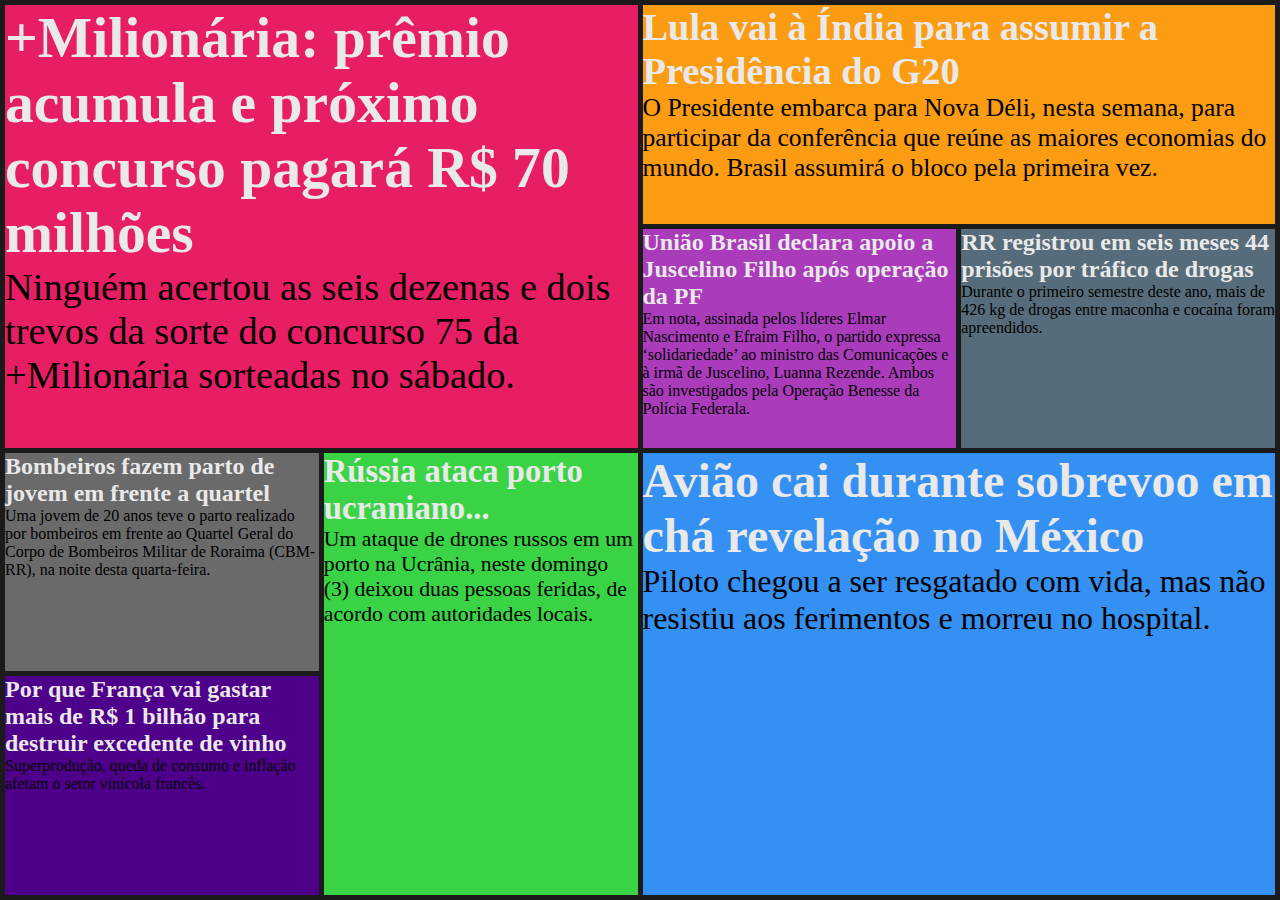
==== atividade7 quest4/index.html @ 81dfe9ec "Create index.html" ====
<!DOCTYPE html>
<html lang="pt-br">
<head>
    <meta charset="UTF-8">
    <meta name="viewport" content="width=device-width, initial-scale=1.0">
    <link rel="stylesheet" href="site.css">
    <title>Notícias</title>
</head>
<body>
    <div class="noticias">
        <div class="tabela" id="tabela1">
            <h2>+Milionária: prêmio acumula e próximo concurso pagará R$ 70 milhões</h2>
            <p>Ninguém acertou as seis dezenas e dois trevos da sorte do concurso 75 da +Milionária sorteadas no sábado.</p>
        </div>
        <div class="tabela" id="tabela2">
            <h2>Lula vai à Índia para assumir a Presidência do G20</h2>
            <p>O Presidente embarca para Nova Déli, nesta semana, para participar da conferência que reúne as maiores economias do mundo. Brasil assumirá o bloco pela primeira vez.</p>
        </div>
        <div class="tabela" id="tabela3">
            <h2>União Brasil declara apoio a Juscelino Filho após operação da PF</h2>
            <p>Em nota, assinada pelos líderes Elmar Nascimento e Efraim Filho, o partido expressa ‘solidariedade’ ao ministro das Comunicações e à irmã de Juscelino, Luanna Rezende. Ambos são investigados pela Operação Benesse da Polícia Federala.</p>
        </div>
        <div class="tabela" id="tabela4">
            <h2>RR registrou em seis meses 44 prisões por tráfico de drogas</h2>
            <p>Durante o primeiro semestre deste ano, mais de 426 kg de drogas entre maconha e cocaína foram apreendidos.</p>
        </div>
        <div class="tabela" id="tabela5">
            <h2>Bombeiros fazem parto de jovem em frente a quartel </h2>
            <p>Uma jovem de 20 anos teve o parto realizado por bombeiros em frente ao Quartel Geral do Corpo de Bombeiros Militar de Roraima (CBM-RR), na noite desta quarta-feira.</p>
        </div>
        <div class="tabela" id="tabela6">
            <h2>Rússia ataca porto ucraniano...</h2>
            <p>Um ataque de drones russos em um porto na Ucrânia, neste domingo (3) deixou duas pessoas feridas, de acordo com autoridades locais.</p>
        </div>
        <div class="tabela" id="tabela7">
            <h2>Avião cai durante sobrevoo em chá revelação no México</h2>
            <p>Piloto chegou a ser resgatado com vida, mas não resistiu aos ferimentos e morreu no hospital.</p>
        </div>
        <div class="tabela" id="tabela8">
            <h2>Por que França vai gastar mais de R$ 1 bilhão para destruir excedente de vinho</h2>
            <p>Superprodução, queda de consumo e inflação afetam o setor vinícola francês.</p>
        </div>
    </div>
</body>
</html>
<style>
    * {
    margin: 0;
    padding: 0;
}
html {
    height: 100%;
    width: 100%;
}

body {
    width: 100%;
    height: 100%;
    display: flex;
    justify-content: center;
    overflow-y: scroll;
    overflow-x: hidden;
    font-family: Cambria, Cochin, Georgia, Times, 'Times New Roman', serif;
    background-color: #1B1B1B;
}

.noticias {
    margin: 5px;
    box-sizing: border-box;
    display: grid;
    gap: 5px;
    grid-template-columns: repeat(4, 1fr);
    grid-template-rows: repeat(4, 1fr);
    grid-template-areas:
    "tabela1 tabela1 tabela2 tabela2"
    "tabela1 tabela1 tabela3 tabela4"
    "tabela5 tabela6 tabela7 tabela7"
    "tabela8 tabela6 tabela7 tabela7";
}

h2 {
    color: #e9e9e9;
}

.tabela:hover {
    scale: 1.05;
}

#tabela1 {
    grid-area: tabela1;
    font-size: 3vw;
    background-color: #E71E64;
}
#tabela2 {
    grid-area: tabela2;
    font-size: 2vw;
    background-color: #FC9C12;
}
#tabela3 {
    grid-area: tabela3;
    background-color: #AA3BBB;
}
#tabela4 {
    grid-area: tabela4;
    background-color: #566C7A;
}
#tabela5 {
    grid-area: tabela5;
    background-color: #6A6A6A;
}
#tabela6 {
    grid-area: tabela6;
    font-size: 1.7vw;
    background-color: #3AD345;
}
#tabela7 {
    grid-area: tabela7;
    font-size: 2.5vw;
    background-color: #3490F3;
}
#tabela8 {
    grid-area: tabela8;
    background-color: #4E008A;
}

@media screen and (max-width: 720px) {
    .noticias {
        grid-template-columns: 1fr;
        grid-template-rows: repeat(8, 1fr);
        grid-template-areas: none;
        gap: 0;
        row-gap: 5px;
    }
    #tabela1,
    #tabela2,
    #tabela3,
    #tabela4,
    #tabela5,
    #tabela6,
    #tabela7,
    #tabela8 {
    grid-area: auto;
    font-size: 2vh;
    }
}
</style>
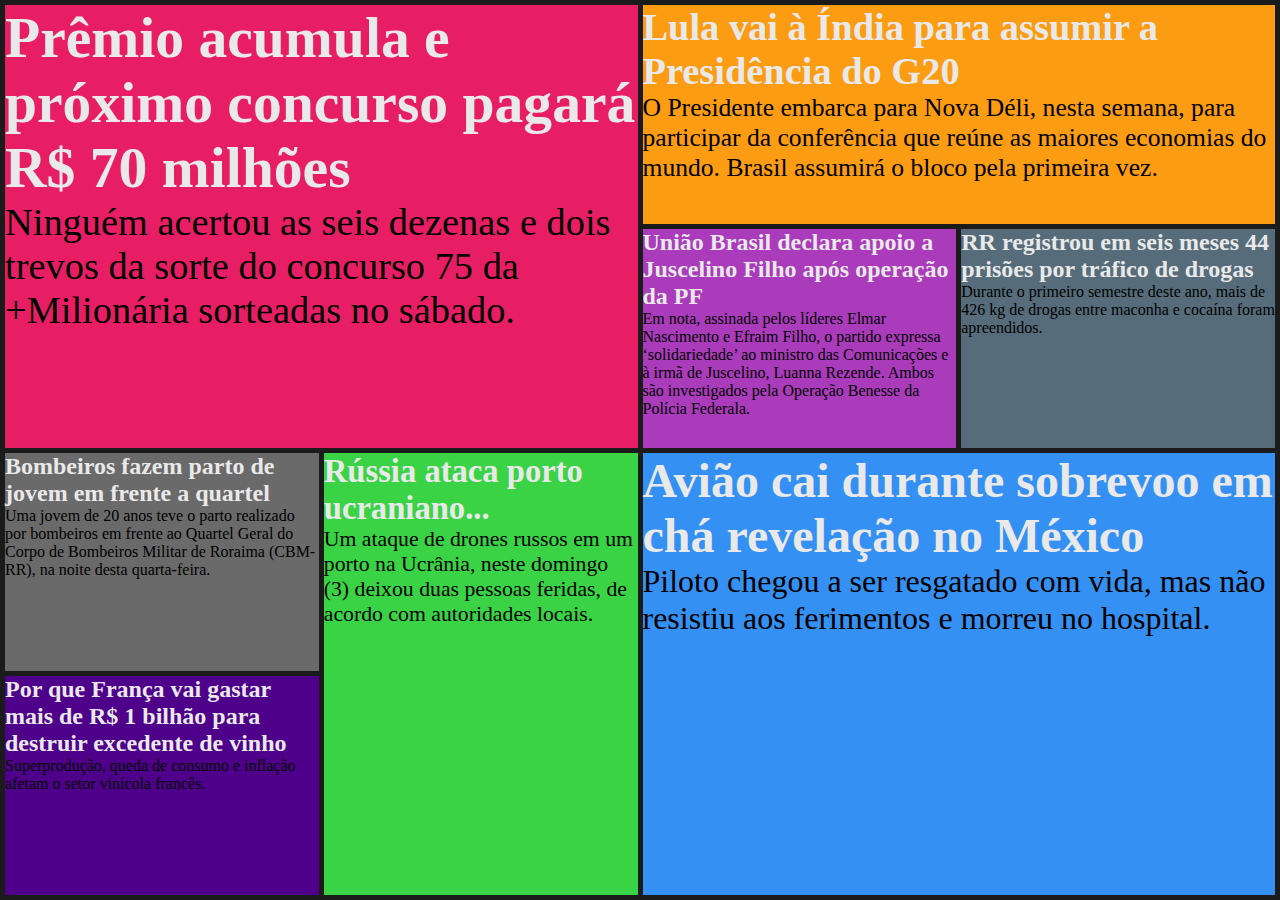
==== commit 673bc724: "Update index.html" ====
--- a/atividade7 quest4/index.html
+++ b/atividade7 quest4/index.html
@@ -9,7 +9,7 @@
 <body>
     <div class="noticias">
         <div class="tabela" id="tabela1">
-            <h2>+Milionária: prêmio acumula e próximo concurso pagará R$ 70 milhões</h2>
+            <h2>Prêmio acumula e próximo concurso pagará R$ 70 milhões</h2>
             <p>Ninguém acertou as seis dezenas e dois trevos da sorte do concurso 75 da +Milionária sorteadas no sábado.</p>
         </div>
         <div class="tabela" id="tabela2">
